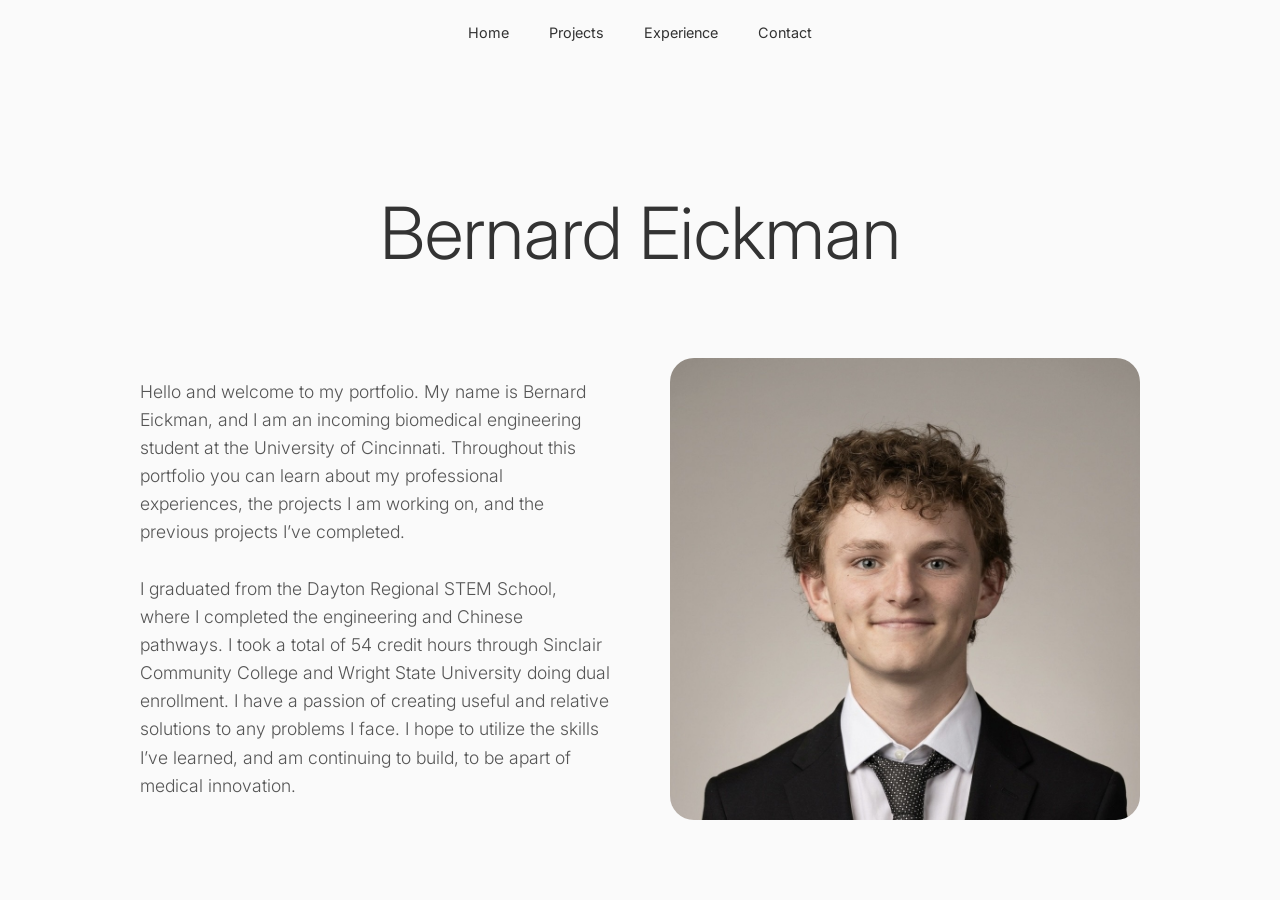
==== portfolio.html @ 5857ae93 "Add files via upload" ====
<!DOCTYPE html>
<html lang="en">
<head>
    <meta charset="UTF-8">
    <meta name="viewport" content="width=device-width, initial-scale=1.0">
    <title>Portfolio</title>
    <link rel="stylesheet" href="style.css">
    <link href="https://fonts.googleapis.com/css2?family=Inter:wght@300;400;600&display=swap" rel="stylesheet">
</head>
<body>

 <!-- Navigation (Removed the separate About link) -->
    <nav>
        <ul class="nav-links">
            <li><a href="#" onclick="showPage('home')">Home</a></li>
            <li><a href="#" onclick="showPage('projects')">Projects</a></li>
            <li><a href="#" onclick="showPage('experience')">Experience</a></li>
            <li><a href="#" onclick="showPage('contact')">Contact</a></li>
        </ul>
    </nav>

    <!-- Combined Home & About Page -->
    <section id="home" class="page active">
        <div class="landing-container">
            
            <!-- Animated Name Header -->
            <div class="name-container">
                <svg class="name-svg" viewBox="0 0 800 120" xmlns="http://www.w3.org/2000/svg">
                    <text x="50%" y="50%" dominant-baseline="middle" text-anchor="middle">Bernard Eickman</text>
                </svg>
            </div>

            <!-- Content that fades in after the name draws -->
            <div class="about-split hidden-initially">
                <!-- Left Side: Bio -->
                <div class="about-text">
    <p class="bio">
Hello and welcome to my portfolio. My name is Bernard Eickman, and I am an incoming biomedical engineering student at the University of Cincinnati. Throughout this portfolio you can learn about my professional experiences, the projects I am working on, and the previous projects I’ve completed.     </p>
    
    <p class="bio">
<br>I graduated from the Dayton Regional STEM School, where I completed the engineering and Chinese pathways. I took a total of 54 credit hours through Sinclair Community College and Wright State University doing dual enrollment. I have a passion of creating useful and relative solutions to any problems I face. I hope to utilize the skills I’ve learned, and am continuing to build, to be apart of medical innovation.     </p>


</div>
                <!-- Right Side: Image -->
<div class="about-image">
    <img src="self.jpeg" alt="Bernard Eickman" style="width: 100%; height: 100%; object-fit: cover; border-radius: 24px;">
</div>
            </div>

        </div>
    </section>

    <!-- Projects Page (Simple Side-by-Side Layout) -->
    <section id="projects" class="page hidden">
        <div class="content-container">
            <h2>Featured Projects</h2>
            <div class="bento-grid">
                <!-- Card 1 - Now all are structured identically -->
                <div class="bento-card">
                    <div class="card-text">
                        <h3>CAMP 2.0 Photonics Database</h3>
                        <p>When my school began building a new photonics lab, I was recruited alongside a group of peers to provide the student perspective. Swipe through the presentation below to explore the education pipeline and reservation system I developed to give teachers easy, streamlined access to the new facility.</p>
                    </div>
                    
                    <!-- Raw Canva embed, now nested within the card padding -->
                    <div style="position: relative; width: 100%; height: 0; padding-top: 56.2500%; padding-bottom: 0; box-shadow: 0 2px 8px 0 rgba(63,69,81,0.16); margin-top: 1.6em; margin-bottom: 0.9em; overflow: hidden; border-radius: 8px; will-change: transform;">
                        <iframe loading="lazy" style="position: absolute; width: 100%; height: 100%; top: 0; left: 0; border: none; padding: 0; margin: 0;" src="https://www.canva.com/design/DAHHgRrhlEo/2GsSYPFcMbH0nh5knYPIbQ/view?embed" allowfullscreen="allowfullscreen" allow="fullscreen"></iframe>
                    </div>
                </div>
<!-- Small Card 1 (Solvita Job Shadow) -->
                <div class="bento-card">
                    <div class="card-text">
                        <h3>Solvita Blood and Tissue Bank: Job Shadow</h3>
                        <p>Collaborated with process and biomedical engineers to analyze the technical workflows behind skin grafting. Gained direct, hands-on exposure to research, development, and continuous improvement within a professional biomedical environment.</p>
                    </div>
                </div>
<!-- Small Card 2 (Car Audio Project) -->
                <div class="bento-card">
                    <!-- Project Image Placeholder -->
                    <div class="card-text">
                        <h3>Custom Car Audio Fabrication</h3>
                        <p>Hands-on mechanical and electrical fabrication project featuring custom trunk amp racks. Designed a clean, non-destructive zero-gauge wiring layout to integrate subwoofers.</p>
                    <div class="card-image">
                        <img src="car-audio-project.jpeg" alt="Custom Car Audio Trunk Build" style="width: 100%; height: 220px; object-fit: cover; border-radius: 12px; margin-bottom: 20px; background-color: #EBEBEB;">
                    </div>                   
                    </div>
                </div>
            </div>
<div class="btn-container">
    <button class="primary-btn" onclick="showPage('all-projects')">View all projects</button>
</div>
</section>
<section id="all-projects" class="page hidden">
    <div class="content-container">
        <h2>All Projects Archive</h2>
        
        <button class="badge" style="cursor: pointer; margin-bottom: 30px;" onclick="showPage('projects')">
            &larr; Return to Featured
        </button>

        <div class="bento-grid">
            
            <div class="bento-card">
                <div class="card-text">
                    <h3>Designing a Ferris Wheel</h3>
                    <p>This was a group project where we were tasked with creating our own Ferris wheel which had the ability to rotate. We utilized a laser cutter to create the acrylic side pieces and we soldered a small circuit to create the battery-operated motor. This Ferris wheel won first place.</p>
                    <img src="" alt="Ferris Wheel" style="width: 100%; height: 220px; object-fit: cover; border-radius: 12px; margin-bottom: 20px; background-color: #EBEBEB;">
                </div>
            </div>

        </div>
    </div>
</section>
        </div>
    </section>

   <!-- Experience & Skills Page -->
    <section id="experience" class="page hidden">
        <div class="content-container">
            <h2>Experience & Skills</h2>
            
            <div class="badges-container">
                <span class="badge">Biomedical Engineering</span>
                <span class="badge">Lean Six Sigma Green Belt</span>
                <span class="badge">Lean Six Sigma Yellow Belt</span>
                <span class="badge">HTML</span>
                <span class="badge">CSS</span>
                <span class="badge">Process Optimization</span>
            </div>

            <!-- Primary Education & Work Experience -->
            <div class="timeline">
                <div class="timeline-item">
                    <h4>University of Cincinnati</h4>
                    <p>Biomedical Engineering | August 2026 - Present</p>
                    <p class="timeline-detail">Pursuing an accelerated 4-year curriculum</p>
                </div>
                <div class="timeline-item">
                    <h4>Certified Trainer</h4>
                    <p>Raising Cane's | Jan 2026 - Present</p>
                </div>
                <div class="timeline-item">
                    <h4>Crew Member</h4>
                    <p>Raising Cane's | Jun 2025 - Jan 2026</p>
                </div>
                <div class="timeline-item">
                    <h4>Dayton Regional STEM School</h4>
                    <p>Graduated Class of 2026</p>
                    <p class="timeline-detail">Completed the Engineering and Chinese academic pathways, and earned 54 College Credit Plus hours through Sinclair Community College and Wright State University.</p>
                </div>
            </div>

            <!-- Secondary Awards & Extracurriculars Section -->
            <h3 class="section-subtitle">Awards & Extracurriculars</h3>
            <div class="timeline">
                <div class="timeline-item">
                    <h4>National Academic WorldQuest Competition</h4>
                    <p>Junior Council on World Affairs (JCOWA) | Spring 2026</p>
                    <p class="timeline-detail">Earned 1st place at the regional competition and traveled to Washington, D.C. to represent the region.</p>
                </div>
                <div class="timeline-item">
                    <h4>LEAD Mentorship Program</h4>
                    <p>Candidate | August 2026</p>
                    <p class="timeline-detail">Learn, Empower, Aspire, Develop.</p>
                </div>
            </div>

        </div>
    </section>

    <!-- Contact Page -->
    <section id="contact" class="page hidden">
        <div class="content-container center-content">
            <h2>Let's Connect</h2>
            <div class="contact-links">
                <a href="mailto:eickmanbernard@gmail.com" class="contact-link">Email</a>
                <a href="www.linkedin.com/in/bernard-eickman" class="contact-link">LinkedIn</a>
                <a href="#" class="contact-link">GitHub</a>
            </div>
        </div>
    </section>

    <!-- Simple Page Switcher Script -->
    <script>
        function showPage(pageId) {
            // Hide all pages
            const pages = document.querySelectorAll('.page');
            pages.forEach(page => {
                page.classList.remove('active');
                page.classList.add('hidden');
            });

            // Show selected page
            const selectedPage = document.getElementById(pageId);
            selectedPage.classList.remove('hidden');
            selectedPage.classList.add('active');
        }
    </script>
</body>
</html>
---- style.css ----
/* Color Variables */
:root {
    --bg-color: #FAFAFA; /* Soft minimal white */
    --text-color: #333333; /* Dark grey for clean reading */
    --accent-color: #B5A28B; /* Rich bedroom-wall beige/taupe */
    --card-bg: #FFFFFF;
}

/* Base Styles */
* {
    margin: 0;
    padding: 0;
    box-sizing: border-box;
}

body {
    background-color: var(--bg-color);
    color: var(--text-color);
    font-family: 'Inter', sans-serif;
    line-height: 1.6;
}

/* Navigation */
nav {
    position: fixed;
    top: 0;
    width: 100%;
    padding: 20px 0;
    background: rgba(250, 250, 250, 0.9);
    backdrop-filter: blur(10px); /* Apple-like frosted glass */
    z-index: 1000;
}

.nav-links {
    display: flex;
    justify-content: center;
    list-style: none;
    gap: 40px;
}

.nav-links a {
    text-decoration: none;
    color: var(--text-color);
    font-weight: 400;
    font-size: 0.9rem;
    transition: color 0.3s ease;
}

.nav-links a:hover {
    color: var(--accent-color);
}

/* Page Control */
.page {
    min-height: 100vh;
    padding-top: 100px;
    display: flex;
    justify-content: center;
    align-items: center;
    opacity: 0;
    transition: opacity 0.5s ease;
}

.page.active {
    opacity: 1;
}

.page.hidden {
    display: none;
}

.content-container {
    max-width: 1500px; /* Increased from 1200px to let the cards span much wider */
    width: 95%; /* Takes up more of the screen */
    margin: 0 auto;
}

h2 {
    font-size: 2rem;
    font-weight: 300;
    margin-bottom: 30px;
    color: var(--text-color);
}
/* Landing Page Merged Layout */
.landing-container {
    max-width: 1200px;
    width: 90%;
    margin: 0 auto;
    display: flex;
    flex-direction: column;
    align-items: center;
    justify-content: center;
    min-height: 75vh;
}

/* Name Drawing Animation */
.name-container {
    width: 100%;
    max-width: 800px;
    margin-bottom: 50px;
}

.name-svg {
    width: 100%;
    height: auto;
}

.name-svg text {
    font-family: 'Inter', sans-serif;
    font-size: 72px; 
    font-weight: 300;
    fill: transparent;
    stroke: var(--accent-color);
    stroke-width: 1.5px;
    stroke-dasharray: 1000;
    stroke-dashoffset: 1000;
    /* Draws for a slower 4.5 seconds, then fills in solid at 5 seconds */
    animation: draw-text 4.5s ease forwards, fill-text 1s 5s forwards;
}

@keyframes draw-text {
    to { stroke-dashoffset: 0; }
}

@keyframes fill-text {
    to { 
        fill: var(--text-color); 
        stroke: transparent; 
    }
}

/* Side-by-Side About Section */
.about-split {
    display: flex;
    align-items: center;
    gap: 60px;
    width: 100%;
    max-width: 1000px;
    opacity: 0;
    transform: translateY(20px);
    /* Speeds up the arrival: waits only 1.5 seconds before sliding up! */
    animation: fade-in-up 1s 1.5s forwards;
}

.about-text {
    flex: 1; /* Takes up 50% of the space */
}

.about-image {
    flex: 1; /* Takes up 50% of the space */
    display: flex;
    justify-content: center;
}

.image-placeholder {
    width: 100%;
    max-width: 400px;
    aspect-ratio: 3/4; /* Nice portrait ratio */
    background-color: #EBEBEB; /* Soft grey placeholder */
    border-radius: 24px;
    display: flex;
    align-items: center;
    justify-content: center;
    color: #999;
    font-weight: 300;
    overflow: hidden;
    box-shadow: 0 4px 20px rgba(0, 0, 0, 0.03);
}

@keyframes fade-in-up {
    to {
        opacity: 1;
        transform: translateY(0);
    }
}
.draw-animation path {
    fill: none;
    stroke: var(--accent-color);
    stroke-width: 3;
    stroke-linecap: round;
    stroke-linejoin: round;
    /* The magic numbers for the drawing effect */
    stroke-dasharray: 400;
    stroke-dashoffset: 400;
    animation: draw 4s ease forwards;
}

@keyframes draw {
    to {
        stroke-dashoffset: 0;
    }
}

/* About Section */
.bio {
    font-size: 1.1rem;
    font-weight: 300;
    color: #555;
}

/* Projects - Simple Side-by-Side Layout */
.bento-grid {
    display: grid;
    /* CHANGE: changed from repeat(2, 1fr) to repeat(3, 1fr) for side-by-side */
    grid-template-columns: repeat(3, 1fr);
    gap: 20px;
    margin-bottom: 30px;
    align-items: stretch; /* Cards will stretch to the same height */
}

/* DELETED: removed special rules for .large-card and .has-embed with its overrides */

.bento-card {
    background-color: var(--card-bg);
    border-radius: 24px; 
    padding: 40px; /* Increased from 30px to give the text inside more breathing room */
    box-shadow: 0 4px 20px rgba(0, 0, 0, 0.03);
    transition: transform 0.2s ease, box-shadow 0.2s ease;
    display: flex; 
    flex-direction: column;
    min-height: 450px; /* Forces the boxes to be taller regardless of how much text is inside */
}

.bento-card:hover {
    transform: translateY(-5px);
    box-shadow: 0 8px 30px rgba(0, 0, 0, 0.06);
}

.card-text {
    /* Base text styles */
}

.bento-card h3 {
    font-weight: 600;
    margin-bottom: 10px;
    font-size: 1.25rem;
}

.bento-card p {
    font-size: 0.9rem;
    color: #666;
    margin-bottom: 1em; /* Add some space before the embed */
}

.btn-container {
    text-align: center;
}

.primary-btn {
    background-color: var(--accent-color);
    color: white;
    border: none;
    padding: 12px 30px;
    border-radius: 30px;
    font-size: 0.9rem;
    cursor: pointer;
    transition: background-color 0.3s ease;
}

.primary-btn:hover {
    background-color: #9d8b76;
}

/* Experience Badges */
.badges-container {
    display: flex;
    flex-wrap: wrap;
    gap: 10px;
    margin-bottom: 40px;
}

.badge {
    background-color: transparent;
    color: var(--accent-color);
    border: 1px solid var(--accent-color);
    padding: 8px 20px;
    border-radius: 30px;
    font-size: 0.85rem;
    font-weight: 600;
}

.timeline-item {
    margin-bottom: 20px;
    border-left: 2px solid var(--accent-color);
    padding-left: 20px;
}

.timeline-item h4 {
    font-weight: 600;
}

.timeline-item p {
    font-size: 0.9rem;
    color: #777;
}

/* Contact Section */
.center-content {
    text-align: center;
}

.contact-links {
    display: flex;
    justify-content: center;
    gap: 20px;
    margin-top: 20px;
}

.contact-link {
    text-decoration: none;
    color: var(--text-color);
    font-size: 1.2rem;
    font-weight: 300;
    padding: 10px 20px;
    border-radius: 12px;
    transition: background-color 0.3s ease, color 0.3s ease;
}

.contact-link:hover {
    background-color: var(--accent-color);
    color: white;
}
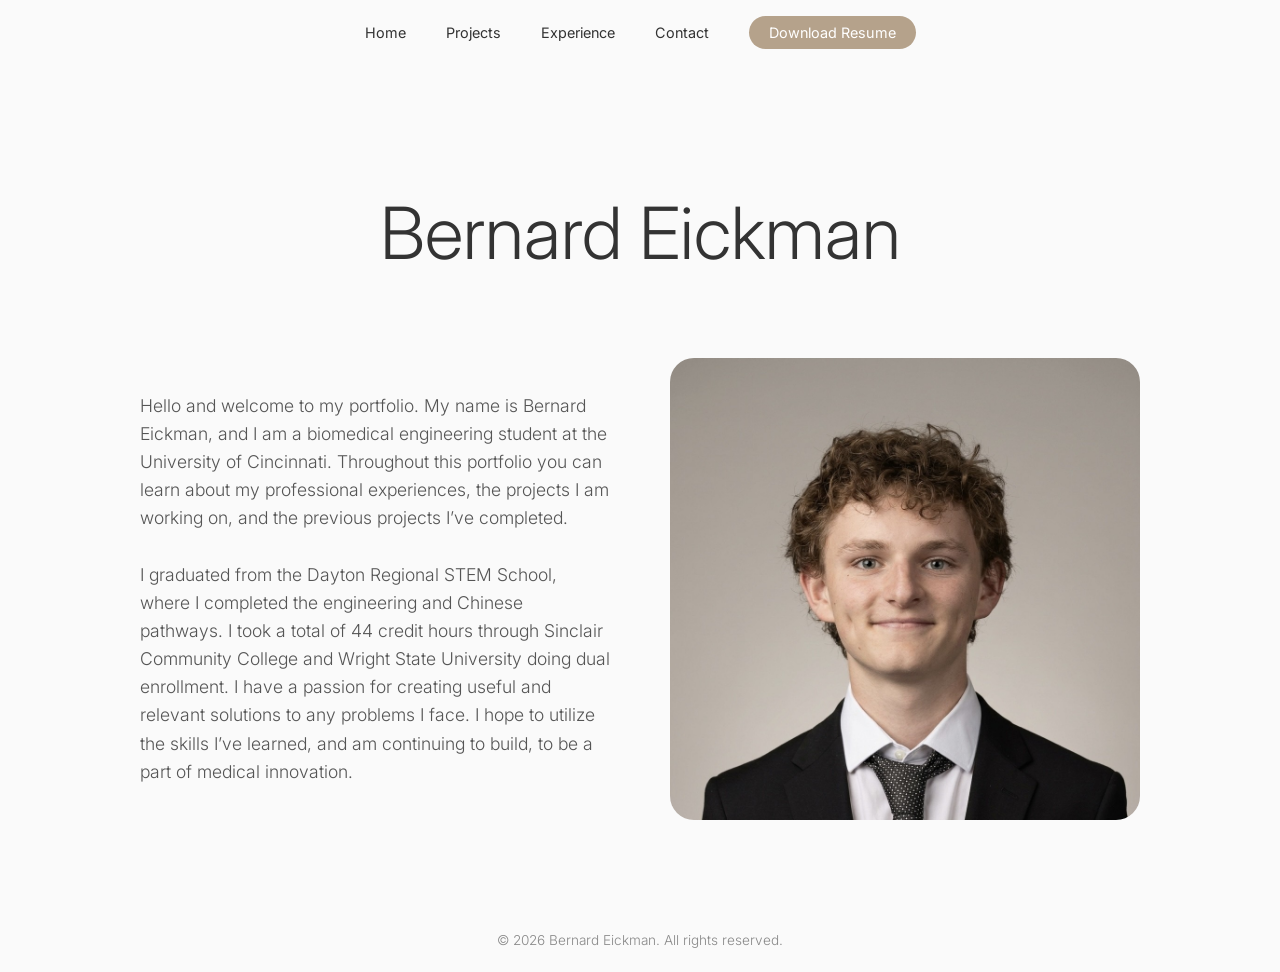
==== commit 2cc7ea4a: "portfolio.html" ====
--- a/portfolio.html
+++ b/portfolio.html
@@ -9,14 +9,20 @@
 </head>
 <body>
 
- <!-- Navigation (Removed the separate About link) -->
+ <!-- Navigation -->
     <nav>
-        <ul class="nav-links">
-            <li><a href="#" onclick="showPage('home')">Home</a></li>
-            <li><a href="#" onclick="showPage('projects')">Projects</a></li>
-            <li><a href="#" onclick="showPage('experience')">Experience</a></li>
-            <li><a href="#" onclick="showPage('contact')">Contact</a></li>
-        </ul>
+    <ul class="nav-links" style="align-items: center;">
+        <li><a href="#" onclick="showPage('home')">Home</a></li>
+        <li><a href="#" onclick="showPage('projects')">Projects</a></li>
+        <li><a href="#" onclick="showPage('experience')">Experience</a></li>
+        <li><a href="#" onclick="showPage('contact')">Contact</a></li>
+    <!-- Download Resume Button -->
+        <li>
+            <a href="Bernard_Eickman_Resume.pdf" download class="badge" style="background-color: var(--accent-color); color: white; border: none; text-decoration: none; cursor: pointer;">
+                Download Resume
+            </a>
+        </li>
+    </ul>
     </nav>
 
     <!-- Combined Home & About Page -->
@@ -35,11 +41,10 @@
                 <!-- Left Side: Bio -->
                 <div class="about-text">
     <p class="bio">
-Hello and welcome to my portfolio. My name is Bernard Eickman, and I am an incoming biomedical engineering student at the University of Cincinnati. Throughout this portfolio you can learn about my professional experiences, the projects I am working on, and the previous projects I’ve completed.     </p>
+Hello and welcome to my portfolio. My name is Bernard Eickman, and I am a biomedical engineering student at the University of Cincinnati. Throughout this portfolio you can learn about my professional experiences, the projects I am working on, and the previous projects I’ve completed.     </p>
     
     <p class="bio">
-<br>I graduated from the Dayton Regional STEM School, where I completed the engineering and Chinese pathways. I took a total of 54 credit hours through Sinclair Community College and Wright State University doing dual enrollment. I have a passion of creating useful and relative solutions to any problems I face. I hope to utilize the skills I’ve learned, and am continuing to build, to be apart of medical innovation.     </p>
-
+<br>I graduated from the Dayton Regional STEM School, where I completed the engineering and Chinese pathways. I took a total of 44 credit hours through Sinclair Community College and Wright State University doing dual enrollment. I have a passion for creating useful and relevant solutions to any problems I face. I hope to utilize the skills I’ve learned, and am continuing to build, to be a part of medical innovation.     </p>
 
 </div>
                 <!-- Right Side: Image -->
@@ -56,33 +61,32 @@
         <div class="content-container">
             <h2>Featured Projects</h2>
             <div class="bento-grid">
-                <!-- Card 1 - Now all are structured identically -->
+                <!-- Card 1 -->
                 <div class="bento-card">
                     <div class="card-text">
-                        <h3>CAMP 2.0 Photonics Database</h3>
-                        <p>When my school began building a new photonics lab, I was recruited alongside a group of peers to provide the student perspective. Swipe through the presentation below to explore the education pipeline and reservation system I developed to give teachers easy, streamlined access to the new facility.</p>
-                    </div>
-                    
-                    <!-- Raw Canva embed, now nested within the card padding -->
-                    <div style="position: relative; width: 100%; height: 0; padding-top: 56.2500%; padding-bottom: 0; box-shadow: 0 2px 8px 0 rgba(63,69,81,0.16); margin-top: 1.6em; margin-bottom: 0.9em; overflow: hidden; border-radius: 8px; will-change: transform;">
-                        <iframe loading="lazy" style="position: absolute; width: 100%; height: 100%; top: 0; left: 0; border: none; padding: 0; margin: 0;" src="https://www.canva.com/design/DAHHgRrhlEo/2GsSYPFcMbH0nh5knYPIbQ/view?embed" allowfullscreen="allowfullscreen" allow="fullscreen"></iframe>
-                    </div>
+                        <h3>Dosser Center for Manufacturing</h3>
+                            <p>Originally conceptualized as the CAMP 2.0 database, I helped develop the reservation system and educational pipeline for what is now officially the Larry R and Elaine A Dosser Center for Manufacturing Sciences. This project was submitted as a part of my LSS Green Belt certification.</p>
+                    <!-- News Article Badge -->
+                    <a href="https://www.wdtn.com/news/local-news/dayton-regional-stem-schools-announces-campus-expansion/" target="_blank" style="display: inline-block; margin-top: 10px; padding: 6px 12px; background-color: var(--accent-color); color: white; border-radius: 15px; text-decoration: none; font-size: 0.85rem; font-weight: 600;">
+                         📰 Read the Dayton News Feature
+                     </a>
+</div>
                 </div>
 <!-- Small Card 1 (Solvita Job Shadow) -->
                 <div class="bento-card">
                     <div class="card-text">
-                        <h3>Solvita Blood and Tissue Bank: Job Shadow</h3>
-                        <p>Collaborated with process and biomedical engineers to analyze the technical workflows behind skin grafting. Gained direct, hands-on exposure to research, development, and continuous improvement within a professional biomedical environment.</p>
+                        <h3>Current Project</h3>
+                        <p>Updated 10/20/2026: Creating manuals that use low cost materials and easy assembly in order to get more hands on learning in impoverished schools. These kits are aimed at giving a visual of physics topics. Stay tuned to see how this project continues with an estimated completion this December.</p>
                     </div>
                 </div>
 <!-- Small Card 2 (Car Audio Project) -->
                 <div class="bento-card">
-                    <!-- Project Image Placeholder -->
                     <div class="card-text">
                         <h3>Custom Car Audio Fabrication</h3>
                         <p>Hands-on mechanical and electrical fabrication project featuring custom trunk amp racks. Designed a clean, non-destructive zero-gauge wiring layout to integrate subwoofers.</p>
                     <div class="card-image">
-                        <img src="car-audio-project.jpeg" alt="Custom Car Audio Trunk Build" style="width: 100%; height: 220px; object-fit: cover; border-radius: 12px; margin-bottom: 20px; background-color: #EBEBEB;">
+                        <!-- CHANGED to object-fit: contain -->
+                        <img src="car-audio-project.jpeg" alt="Custom Car Audio Trunk Build" style="width: 100%; height: 220px; object-fit: contain; border-radius: 12px; margin-bottom: 20px; background-color: #EBEBEB;">
                     </div>                   
                     </div>
                 </div>
@@ -90,7 +94,9 @@
 <div class="btn-container">
     <button class="primary-btn" onclick="showPage('all-projects')">View all projects</button>
 </div>
+</div>
 </section>
+
 <section id="all-projects" class="page hidden">
     <div class="content-container">
         <h2>All Projects Archive</h2>
@@ -105,15 +111,63 @@
                 <div class="card-text">
                     <h3>Designing a Ferris Wheel</h3>
                     <p>This was a group project where we were tasked with creating our own Ferris wheel which had the ability to rotate. We utilized a laser cutter to create the acrylic side pieces and we soldered a small circuit to create the battery-operated motor. This Ferris wheel won first place.</p>
-                    <img src="" alt="Ferris Wheel" style="width: 100%; height: 220px; object-fit: cover; border-radius: 12px; margin-bottom: 20px; background-color: #EBEBEB;">
-                </div>
-            </div>
-
-        </div>
+                    <!-- CHANGED to object-fit: contain -->
+                    <img src="FerrisWheel.jpeg" alt="Ferris Wheel" style="width: 100%; height: 220px; object-fit: contain; border-radius: 12px; margin-bottom: 20px; background-color: #EBEBEB;">
+                </div>
+            </div>
+
+            <!-- MOVED the Cadillac card inside the bento-grid where it belongs -->
+            <div class="bento-card">
+                <div class="card-text">
+                    <h3>Touch Screen Replacement: 2016 Cadillac Escalade</h3>
+                    <p>Identified and remediated a factory delamination defect within a 2016 Cadillac CUE telemetry module. Executed a non-destructive mechanical teardown of the dashboard to extract the unit, managing delicate internal ribbon cables to replace the failed touch digitizer. Restored full OEM system functionality with upgraded gel-free hardware.</p>
+                </div>
+                
+                <!-- Side-by-Side Image Container -->
+                <div style="display: flex; gap: 15px; margin-top: auto; padding-top: 20px;">
+                    
+                    <!-- Image 1: The Broken Warning Screen -->
+                    <div style="flex: 1; text-align: center;">
+                        <!-- CHANGED to object-fit: contain -->
+                        <img src="cue-warning.jpg" alt="Unresponsive Digitizer Warning" style="width: 100%; height: 180px; object-fit: contain; border-radius: 12px; background-color: #EBEBEB;">
+                        <p style="font-size: 0.75rem; color: #888; margin-top: 8px;">Fig 1: Unresponsive OEM Digitizer</p>
+                    </div>
+
+                    <!-- Image 2: The Green Circuit Boards / Teardown -->
+                    <div style="flex: 1; text-align: center;">
+                        <!-- CHANGED to object-fit: contain -->
+                        <img src="cue-circuitboard.jpg" alt="Extracted CUE Motherboard" style="width: 100%; height: 180px; object-fit: contain; border-radius: 12px; background-color: #EBEBEB;">
+                        <p style="font-size: 0.75rem; color: #888; margin-top: 8px;">Fig 2: Core Module PCB Extraction</p>
+                    </div>
+
+                </div>
+            </div>
+        <div class="bento-card">
+    <div class="card-text">
+        <h3>Infotainment Center Replacement: 2014 Kia Rio</h3>
+        <p>Executed a comprehensive system integration to replace an OEM infotainment head unit within a 2014 Kia Rio. Soldered wiring harnesses to get seamless communication between aftermarket and factory parts. Successfully completed a non-destructive dashboard teardown and validated full signal integrity across the upgraded audio pathways.</p>
+    </div>
+    
+    <!-- Side-by-Side Image Container -->
+    <div style="display: flex; gap: 15px; margin-top: auto; padding-top: 20px;">
+        
+        <!-- Image 1: The Empty Dash -->
+        <div style="flex: 1; text-align: center;">
+            <img src="kia-dash-teardown.jpg" alt="Empty Dashboard Cavity" style="width: 100%; height: 200px; object-fit: contain; border-radius: 12px; background-color: #EBEBEB;">
+            <p style="font-size: 0.75rem; color: #888; margin-top: 8px;">Fig 1: Non-Destructive Teardown & Harness Access</p>
+        </div>
+
+        <!-- Image 2: You Holding the Unit -->
+        <div style="flex: 1; text-align: center;">
+            <img src="kia-yield-proof.jpg" alt="Holding OEM Unit with New System Running" style="width: 100%; height: 200px; object-fit: contain; border-radius: 12px; background-color: #EBEBEB;">
+            <p style="font-size: 0.75rem; color: #888; margin-top: 8px;">Fig 2: OEM Hardware Extraction & System Validation</p>
+        </div>
+
+    </div>
+</div>    
+        </div> <!-- This closing div now correctly closes the bento-grid AFTER both cards -->
     </div>
 </section>
-        </div>
-    </section>
 
    <!-- Experience & Skills Page -->
     <section id="experience" class="page hidden">
@@ -137,6 +191,11 @@
                     <p class="timeline-detail">Pursuing an accelerated 4-year curriculum</p>
                 </div>
                 <div class="timeline-item">
+                    <h4>Animal Care Team Volunteer - Reptiles</h4>
+                    <p>Newport Aquarium (WAVE Foundation) | Oct 2026 - Present</p>
+                    <p class="timeline-detail">Ensure strict adherence to biological safety protocols, standard operating procedures (SOPs), and exhibit guidelines while educating diverse crowds on reptilian conservation.</p>
+                </div>
+                <div class="timeline-item">
                     <h4>Certified Trainer</h4>
                     <p>Raising Cane's | Jan 2026 - Present</p>
                 </div>
@@ -147,7 +206,7 @@
                 <div class="timeline-item">
                     <h4>Dayton Regional STEM School</h4>
                     <p>Graduated Class of 2026</p>
-                    <p class="timeline-detail">Completed the Engineering and Chinese academic pathways, and earned 54 College Credit Plus hours through Sinclair Community College and Wright State University.</p>
+                    <p class="timeline-detail">Completed the Engineering and Chinese academic pathways, and earned 44 College Credit Plus hours through Sinclair Community College and Wright State University.</p>
                 </div>
             </div>
 
@@ -175,8 +234,7 @@
             <h2>Let's Connect</h2>
             <div class="contact-links">
                 <a href="mailto:eickmanbernard@gmail.com" class="contact-link">Email</a>
-                <a href="www.linkedin.com/in/bernard-eickman" class="contact-link">LinkedIn</a>
-                <a href="#" class="contact-link">GitHub</a>
+                <a href="https://www.linkedin.com/in/bernard-eickman" target="_blank" class="contact-link">LinkedIn</a>
             </div>
         </div>
     </section>
@@ -197,5 +255,9 @@
             selectedPage.classList.add('active');
         }
     </script>
+    <!-- Copyright Footer -->
+    <footer>
+        <p>&copy; 2026 Bernard Eickman. All rights reserved.</p>
+    </footer>
 </body>
-</html>+</html>
--- a/style.css
+++ b/style.css
@@ -319,4 +319,14 @@
 .contact-link:hover {
     background-color: var(--accent-color);
     color: white;
-}+}
+/* Footer Styles */
+footer {
+    width: 100%;
+    padding: 30px 0 20px 0;
+    text-align: center;
+    color: #888;
+    font-size: 0.85rem;
+    font-weight: 300;
+    background-color: transparent;
+}
